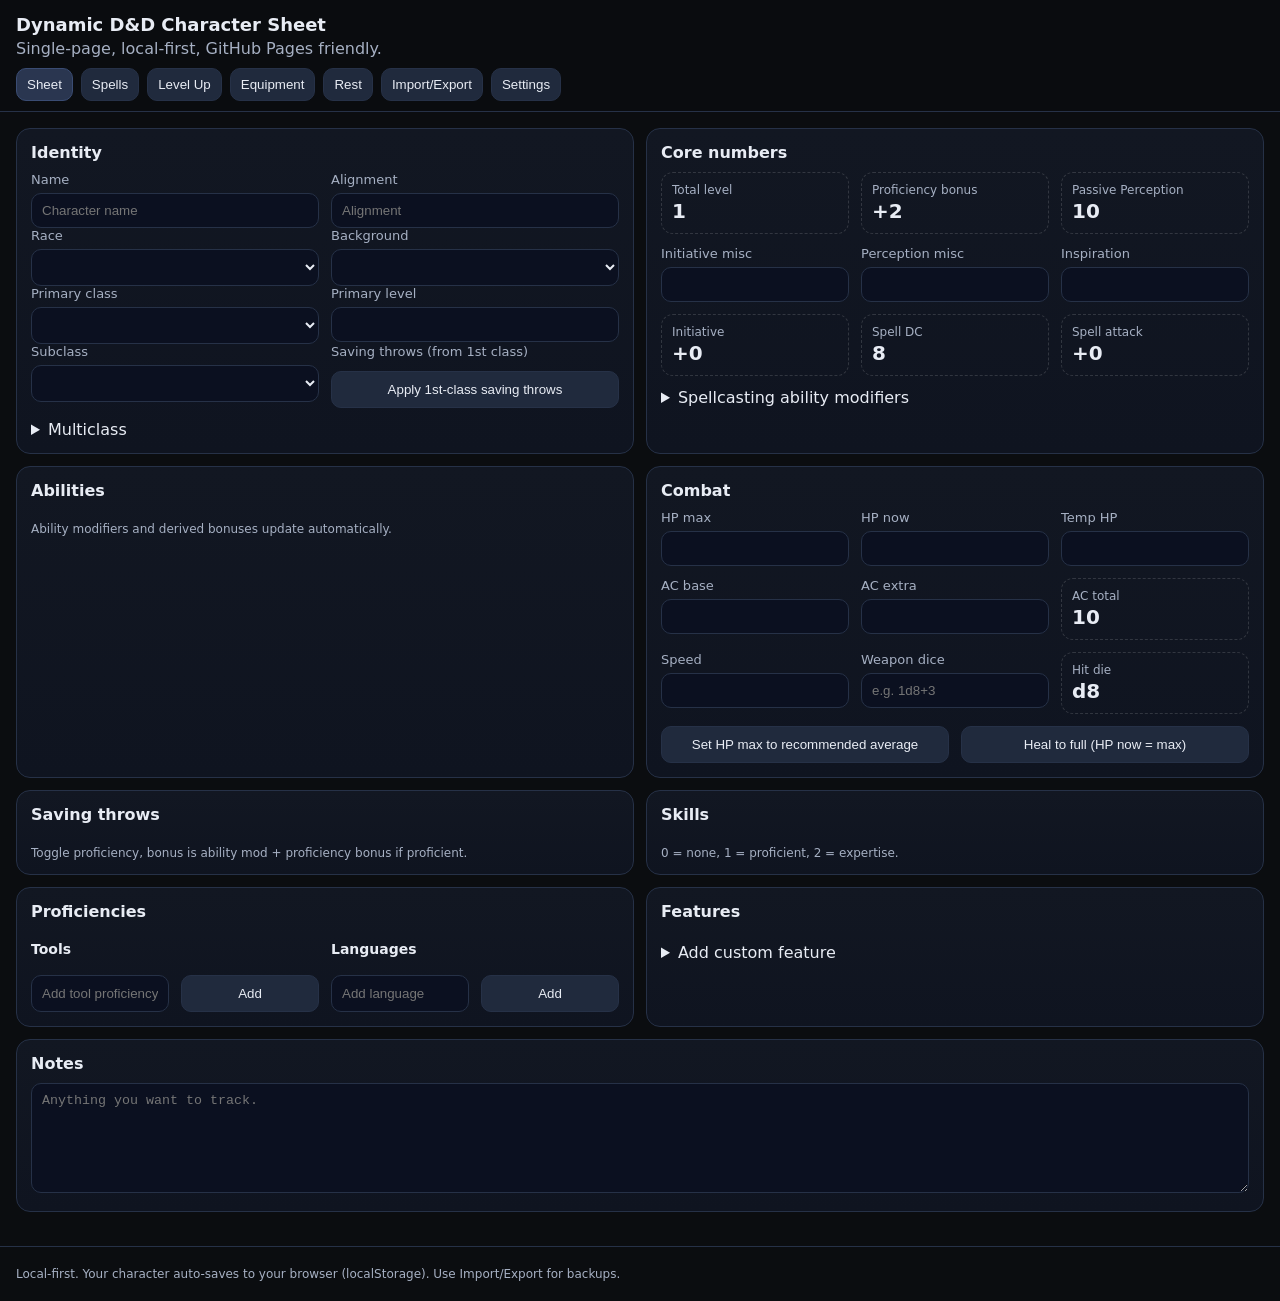
==== index.html @ ee74e8aa "Add files via upload" ====
<!doctype html>
<html lang="en">
<head>
  <meta charset="utf-8" />
  <meta name="viewport" content="width=device-width,initial-scale=1" />
  <title>Dynamic D&amp;D Character Sheet</title>
  <link rel="stylesheet" href="css/styles.css" />
</head>
<body>
  <header class="app-header">
    <div class="app-title">
      <h1>Dynamic D&amp;D Character Sheet</h1>
      <p class="muted">Single-page, local-first, GitHub Pages friendly.</p>
    </div>

    <nav class="tabs" aria-label="Sections">
      <button class="tab" data-tab="sheet" aria-selected="true">Sheet</button>
      <button class="tab" data-tab="spells">Spells</button>
      <button class="tab" data-tab="levelup">Level Up</button>
      <button class="tab" data-tab="equipment">Equipment</button>
      <button class="tab" data-tab="rest">Rest</button>
      <button class="tab" data-tab="export">Import/Export</button>
      <button class="tab" data-tab="settings">Settings</button>
    </nav>
  </header>

  <main class="app-main">
    <!-- SHEET -->
    <section id="tab-sheet" class="tab-panel" data-tab="sheet">
      <div class="grid two">
        <div class="card">
          <h2>Identity</h2>
          <div class="grid two">
            <label class="field">
              <span>Name</span>
              <input id="name" type="text" placeholder="Character name" />
            </label>
            <label class="field">
              <span>Alignment</span>
              <input id="alignment" type="text" placeholder="Alignment" />
            </label>
          </div>
          <div class="grid two">
            <label class="field">
              <span>Race</span>
              <select id="raceSelect"></select>
            </label>
            <label class="field">
              <span>Background</span>
              <select id="backgroundSelect"></select>
            </label>
          </div>
          <div class="grid two">
            <label class="field">
              <span>Primary class</span>
              <select id="primaryClass"></select>
            </label>
            <label class="field">
              <span>Primary level</span>
              <input id="primaryLevel" type="number" min="0" max="20" />
            </label>
          </div>
          <div class="grid two">
            <label class="field">
              <span>Subclass</span>
              <select id="primarySubclass"></select>
            </label>
            <div class="field">
              <span>Saving throws (from 1st class)</span>
              <div id="saveProfSummary" class="small muted"></div>
              <button id="applyClassSaves" type="button" class="btn">Apply 1st-class saving throws</button>
            </div>
          </div>

          <details class="mt">
            <summary>Multiclass</summary>
            <div class="grid two">
              <label class="field">
                <span>Enable multiclass</span>
                <input id="multiclass" type="checkbox" />
              </label>
              <div></div>
            </div>
            <div class="grid two">
              <label class="field">
                <span>Secondary class</span>
                <select id="secondaryClass"></select>
              </label>
              <label class="field">
                <span>Secondary level</span>
                <input id="secondaryLevel" type="number" min="0" max="20" />
              </label>
            </div>
            <div class="grid two">
              <label class="field">
                <span>Secondary subclass</span>
                <select id="secondarySubclass"></select>
              </label>
              <div class="field">
                <span>Note</span>
                <div class="small muted">In 5e, saving throw proficiencies come from your 1st class only.</div>
              </div>
            </div>
          </details>
        </div>

        <div class="card">
          <h2>Core numbers</h2>
          <div class="grid three">
            <div class="stat">
              <div class="stat-label">Total level</div>
              <div class="stat-value" id="totalLevel">1</div>
            </div>
            <div class="stat">
              <div class="stat-label">Proficiency bonus</div>
              <div class="stat-value" id="pb">+2</div>
            </div>
            <div class="stat">
              <div class="stat-label">Passive Perception</div>
              <div class="stat-value" id="passivePerception">10</div>
            </div>
          </div>

          <div class="grid three mt">
            <label class="field">
              <span>Initiative misc</span>
              <input id="initiativeMisc" type="number" min="-99" max="99" />
            </label>
            <label class="field">
              <span>Perception misc</span>
              <input id="perceptionMisc" type="number" min="-50" max="50" />
            </label>
            <label class="field">
              <span>Inspiration</span>
              <input id="inspirationPoints" type="number" min="0" max="99" />
            </label>
          </div>

          <div class="grid three mt">
            <div class="stat">
              <div class="stat-label">Initiative</div>
              <div class="stat-value" id="initiative">+0</div>
            </div>
            <div class="stat">
              <div class="stat-label">Spell DC</div>
              <div class="stat-value" id="spellDc">8</div>
            </div>
            <div class="stat">
              <div class="stat-label">Spell attack</div>
              <div class="stat-value" id="spellAtk">+0</div>
            </div>
          </div>

          <details class="mt">
            <summary>Spellcasting ability modifiers</summary>
            <div class="grid two">
              <label class="field">
                <span>Primary spell ability mod</span>
                <input id="primarySpellMod" type="number" min="-5" max="15" />
              </label>
              <label class="field">
                <span>Secondary spell ability mod</span>
                <input id="secondarySpellMod" type="number" min="-5" max="15" />
              </label>
            </div>
            <div class="small muted">These are the ability modifiers (not the scores), e.g. INT 16 means +3.</div>
          </details>
        </div>
      </div>

      <div class="grid two mt">
        <div class="card">
          <h2>Abilities</h2>
          <div id="abilitiesGrid" class="abilities-grid"></div>
          <div class="small muted mt">Ability modifiers and derived bonuses update automatically.</div>
        </div>

        <div class="card">
          <h2>Combat</h2>
          <div class="grid three">
            <label class="field">
              <span>HP max</span>
              <input id="hpMax" type="number" min="0" max="9999" />
            </label>
            <label class="field">
              <span>HP now</span>
              <input id="hpNow" type="number" min="0" max="9999" />
            </label>
            <label class="field">
              <span>Temp HP</span>
              <input id="hpTemp" type="number" min="0" max="9999" />
            </label>
          </div>

          <div class="grid three mt">
            <label class="field">
              <span>AC base</span>
              <input id="acBase" type="number" min="0" max="99" />
            </label>
            <label class="field">
              <span>AC extra</span>
              <input id="acExtra" type="number" min="-20" max="20" />
            </label>
            <div class="stat">
              <div class="stat-label">AC total</div>
              <div class="stat-value" id="acTotal">10</div>
            </div>
          </div>

          <div class="grid three mt">
            <label class="field">
              <span>Speed</span>
              <input id="speed" type="number" min="0" max="999" />
            </label>
            <label class="field">
              <span>Weapon dice</span>
              <input id="weaponDice" type="text" placeholder="e.g. 1d8+3" />
            </label>
            <div class="stat">
              <div class="stat-label">Hit die</div>
              <div class="stat-value" id="hitDie">d8</div>
            </div>
          </div>

          <div class="grid two mt">
            <button id="applyRecommendedHp" type="button" class="btn">Set HP max to recommended average</button>
            <button id="healToFull" type="button" class="btn">Heal to full (HP now = max)</button>
          </div>
        </div>
      </div>

      <div class="grid two mt">
        <div class="card">
          <h2>Saving throws</h2>
          <div id="savesGrid" class="saves-grid"></div>
          <div class="small muted mt">Toggle proficiency, bonus is ability mod + proficiency bonus if proficient.</div>
        </div>

        <div class="card">
          <h2>Skills</h2>
          <div id="skillsTable" class="skills-table"></div>
          <div class="small muted mt">0 = none, 1 = proficient, 2 = expertise.</div>
        </div>
      </div>

      <div class="grid two mt">
        <div class="card">
          <h2>Proficiencies</h2>
          <div class="grid two">
            <div>
              <h3>Tools</h3>
              <div id="toolsList" class="pill-list"></div>
              <div class="grid two mt">
                <input id="toolAdd" type="text" placeholder="Add tool proficiency" />
                <button id="toolAddBtn" class="btn" type="button">Add</button>
              </div>
            </div>
            <div>
              <h3>Languages</h3>
              <div id="langsList" class="pill-list"></div>
              <div class="grid two mt">
                <input id="langAdd" type="text" placeholder="Add language" />
                <button id="langAddBtn" class="btn" type="button">Add</button>
              </div>
            </div>
          </div>
        </div>

        <div class="card">
          <h2>Features</h2>
          <div id="featuresList" class="feature-list"></div>
          <details class="mt">
            <summary>Add custom feature</summary>
            <div class="grid two mt">
              <input id="featureName" type="text" placeholder="Feature name" />
              <button id="featureAddBtn" class="btn" type="button">Add</button>
            </div>
            <textarea id="featureText" class="mt" rows="4" placeholder="Feature text"></textarea>
          </details>
        </div>
      </div>

      <div class="card mt">
        <h2>Notes</h2>
        <textarea id="notes" rows="6" placeholder="Anything you want to track."></textarea>
      </div>
    </section>

    <!-- SPELLS -->
    <section id="tab-spells" class="tab-panel hidden" data-tab="spells">
      <div class="grid two">
        <div class="card">
          <h2>Spell slots</h2>
          <div id="slotsTable"></div>
          <div class="small muted mt">Track expended slots. Long rest resets Spellcasting slots, short rest resets Pact Magic.</div>
        </div>

        <div class="card">
          <h2>Spell limits</h2>
          <div id="spellLimits"></div>
          <div class="small muted mt">Prepared limits depend on the spell ability modifiers in the Sheet tab.</div>
        </div>
      </div>

      <div class="card mt">
        <h2>Spellbook, Known, Prepared</h2>

        <div class="grid two">
          <label class="field">
            <span>Search</span>
            <input id="spellSearch" type="text" placeholder="Type to filter spells by name" />
          </label>
          <label class="field">
            <span>Level filter</span>
            <select id="spellLevelFilter">
              <option value="all">All levels</option>
              <option value="0">Cantrips</option>
              <option value="1">1st</option>
              <option value="2">2nd</option>
              <option value="3">3rd</option>
              <option value="4">4th</option>
              <option value="5">5th</option>
              <option value="6">6th</option>
              <option value="7">7th</option>
              <option value="8">8th</option>
              <option value="9">9th</option>
            </select>
          </label>
        </div>

        <div class="small muted mt" id="spellModeHint"></div>

        <div id="spellsByLevel"></div>

        <details class="mt">
          <summary>Spell notes</summary>
          <textarea id="spellNotes" rows="5" placeholder="Spell notes (components, prepared rotation, scrolls, etc.)"></textarea>
        </details>
      </div>
    </section>

    <!-- LEVEL UP -->
    <section id="tab-levelup" class="tab-panel hidden" data-tab="levelup">
      <div class="grid two">
        <div class="card">
          <h2>Level Up Wizard</h2>
          <p class="muted small">
            This is a helper. It updates levels, calculates new pick slots (ASI/feats),
            and sets spell learn/prep limits from the rules data you provided.
          </p>

          <div class="grid two">
            <label class="field">
              <span>Level up</span>
              <select id="levelUpWhich">
                <option value="primary">Primary class</option>
                <option value="secondary">Secondary class</option>
              </select>
            </label>
            <button id="levelUpBtn" type="button" class="btn">Increase by 1</button>
          </div>

          <details class="mt">
            <summary>Picks (ASI/Feats)</summary>
            <div class="small muted mt">Slots = 1 at overall level 1 + ASI levels for your classes (per progression.js).</div>
            <div id="picksSummary" class="mt"></div>
            <div id="picksEditor" class="mt"></div>
          </details>

          <details class="mt">
            <summary>Quick ASI</summary>
            <div class="grid three mt">
              <label class="field"><span>Ability</span>
                <select id="asiAbility">
                  <option value="STR">STR</option>
                  <option value="DEX">DEX</option>
                  <option value="CON">CON</option>
                  <option value="INT">INT</option>
                  <option value="WIS">WIS</option>
                  <option value="CHA">CHA</option>
                </select>
              </label>
              <label class="field"><span>Increase</span>
                <select id="asiAmount">
                  <option value="1">+1</option>
                  <option value="2">+2</option>
                </select>
              </label>
              <button id="asiApplyBtn" class="btn" type="button">Apply ASI</button>
            </div>
            <div class="small muted mt">
              This directly changes your ability score. Use Undo (below) if you apply the wrong ASI.
            </div>
            <div class="grid two mt">
              <button id="asiUndoBtn" class="btn" type="button">Undo last ASI</button>
              <div></div>
            </div>
          </details>
        </div>

        <div class="card">
          <h2>Feats</h2>
          <p class="muted small">Select feats to track. Some feats are informational (no automation), because the feat data you supplied is mostly descriptive text.</p>
          <div class="grid two">
            <label class="field">
              <span>Search feats</span>
              <input id="featSearch" type="text" placeholder="Filter by name" />
            </label>
            <label class="field">
              <span>Show</span>
              <select id="featFilter">
                <option value="all">All feats</option>
                <option value="picked">Picked only</option>
                <option value="available">Not picked</option>
              </select>
            </label>
          </div>
          <div id="featsList" class="mt"></div>
        </div>
      </div>
    </section>

    <!-- EQUIPMENT -->
    <section id="tab-equipment" class="tab-panel hidden" data-tab="equipment">
      <div class="grid two">
        <div class="card">
          <h2>Equipment (BG3-style slots)</h2>
          <div class="small muted">Each item can optionally add AC bonus, weapons can set hit dice. Mark one weapon as equipped.</div>
          <div id="equipmentSlots" class="mt"></div>
        </div>

        <div class="card">
          <h2>Inventory</h2>
          <div class="grid two">
            <input id="bagItemName" type="text" placeholder="Item name" />
            <button id="bagAddBtn" type="button" class="btn">Add</button>
          </div>
          <div id="bagList" class="mt"></div>
        </div>
      </div>
    </section>

    <!-- REST -->
    <section id="tab-rest" class="tab-panel hidden" data-tab="rest">
      <div class="grid two">
        <div class="card">
          <h2>Short Rest</h2>
          <div class="small muted">Spend hit dice to heal (roll or average). Pact Magic slots reset on short rest.</div>
          <div id="hitDicePools" class="mt"></div>
          <div class="grid three mt">
            <label class="field">
              <span>Mode</span>
              <select id="shortRestMode">
                <option value="roll">Roll</option>
                <option value="average">Average</option>
              </select>
            </label>
            <div></div>
            <button id="shortRestBtn" class="btn" type="button">Apply Short Rest</button>
          </div>
        </div>

        <div class="card">
          <h2>Long Rest</h2>
          <div class="small muted">Restores HP to full, resets hit dice pools, and resets Spellcasting and Pact Magic slots usage.</div>
          <button id="longRestBtn" class="btn" type="button">Apply Long Rest</button>

          <h3 class="mt">Custom resources</h3>
          <div class="small muted">Track anything (Ki, Rage, Inspiration dice, etc.). You control resets.</div>

          <div class="grid two mt">
            <input id="resourceName" type="text" placeholder="Resource name (e.g. Ki)" />
            <button id="resourceAddBtn" class="btn" type="button">Add resource</button>
          </div>
          <div id="resourcesList" class="mt"></div>
        </div>
      </div>
    </section>

    <!-- EXPORT -->
    <section id="tab-export" class="tab-panel hidden" data-tab="export">
      <div class="grid two">
        <div class="card">
          <h2>Export</h2>
          <p class="muted small">Export your current character state as JSON (for backups or sharing).</p>
          <button id="exportBtn" class="btn" type="button">Generate export</button>
          <textarea id="exportBox" class="mt" rows="16" placeholder="Export will appear here"></textarea>
        </div>

        <div class="card">
          <h2>Import</h2>
          <p class="muted small">Paste a previously exported JSON blob here.</p>
          <textarea id="importBox" class="mt" rows="16" placeholder="Paste JSON here"></textarea>
          <div class="grid two mt">
            <button id="importBtn" class="btn" type="button">Import</button>
            <button id="resetBtn" class="btn danger" type="button">Factory reset</button>
          </div>
          <div id="importStatus" class="small mt"></div>
        </div>
      </div>
    </section>

    <!-- SETTINGS -->
    <section id="tab-settings" class="tab-panel hidden" data-tab="settings">
      <div class="grid two">
        <div class="card">
          <h2>Cloud sync (optional)</h2>
          <p class="muted small">
            Uses Supabase anonymous auth and a single <code>characters</code> table keyed by (user_id, character_id).
            If <code>js/config.js</code> is blank, these buttons are disabled.
          </p>
          <div class="grid two">
            <button id="cloudSaveBtn" class="btn" type="button">Save to cloud</button>
            <button id="cloudLoadBtn" class="btn" type="button">Load from cloud</button>
          </div>
          <div id="cloudStatus" class="small mt"></div>
        </div>

        <div class="card">
          <h2>Data version</h2>
          <div class="small muted" id="dataStatus"></div>

          <h3 class="mt">Developer utilities</h3>
          <button id="recomputeAllBtn" class="btn" type="button">Recompute derived fields</button>
          <div class="small muted mt">
            Mostly useful if you edit JSON data files and want a quick refresh.
          </div>
        </div>
      </div>
    </section>
  </main>

  <footer class="app-footer">
    <div class="small muted">
      Local-first. Your character auto-saves to your browser (localStorage). Use Import/Export for backups.
    </div>
  </footer>

  <script type="module" src="js/app.js"></script>
</body>
</html>
---- css/styles.css ----
:root{
  --bg: #0b0d10;
  --card: #121722;
  --card2:#0f1420;
  --text:#e8ecf4;
  --muted:#a6b0c3;
  --line:#263147;
  --btn:#202a3d;
  --btn2:#2a3650;
  --danger:#52252a;
  --focus:#6aa5ff;
  --good:#2f6f3b;
}

*{ box-sizing:border-box; }
html,body{ height:100%; }
body{
  margin:0;
  font-family: system-ui, -apple-system, Segoe UI, Roboto, Arial, sans-serif;
  background: var(--bg);
  color: var(--text);
}

a{ color: inherit; }

.app-header{
  position: sticky;
  top:0;
  z-index: 10;
  background: rgba(11,13,16,0.95);
  border-bottom: 1px solid var(--line);
  padding: 14px 16px 10px;
  backdrop-filter: blur(8px);
}

.app-title h1{ margin:0; font-size: 18px; }
.app-title p{ margin: 4px 0 0; }

.tabs{
  margin-top: 10px;
  display:flex;
  gap:8px;
  flex-wrap: wrap;
}

.tab{
  border:1px solid var(--line);
  background: var(--btn);
  color: var(--text);
  padding: 8px 10px;
  border-radius: 10px;
  cursor:pointer;
}
.tab[aria-selected="true"]{
  background: var(--btn2);
  border-color: #3a4c73;
}

.app-main{
  padding: 16px;
  max-width: 1280px;
  margin: 0 auto;
}

.app-footer{
  padding: 20px 16px;
  border-top: 1px solid var(--line);
  margin-top: 18px;
}

.grid{ display:grid; gap: 12px; }
.grid.two{ grid-template-columns: 1fr; }
.grid.three{ grid-template-columns: 1fr; }

@media (min-width: 980px){
  .grid.two{ grid-template-columns: 1fr 1fr; }
  .grid.three{ grid-template-columns: 1fr 1fr 1fr; }
}

.card{
  background: linear-gradient(180deg, var(--card), var(--card2));
  border:1px solid var(--line);
  border-radius: 14px;
  padding: 14px;
}

.card h2{
  margin:0 0 10px;
  font-size: 16px;
}

.card h3{
  margin: 10px 0 6px;
  font-size: 14px;
}

.mt{ margin-top: 12px; }

.field{
  display:flex;
  flex-direction: column;
  gap: 6px;
  font-size: 13px;
}

.field > span{
  color: var(--muted);
}

input, select, textarea{
  width:100%;
  padding: 9px 10px;
  border-radius: 10px;
  border:1px solid var(--line);
  background: #0b1020;
  color: var(--text);
  outline:none;
}

textarea{ resize: vertical; }

input:focus, select:focus, textarea:focus{
  border-color: var(--focus);
  box-shadow: 0 0 0 2px rgba(106,165,255,0.15);
}

.btn{
  border: 1px solid var(--line);
  background: var(--btn);
  color: var(--text);
  border-radius: 10px;
  padding: 10px 12px;
  cursor: pointer;
}
.btn:hover{ background: var(--btn2); }
.btn.danger{ background: var(--danger); border-color: #7b3038; }

.small{ font-size: 12px; }
.muted{ color: var(--muted); }

.hidden{ display:none !important; }

.stat{
  border: 1px dashed rgba(255,255,255,0.14);
  border-radius: 12px;
  padding: 10px;
}
.stat-label{ color: var(--muted); font-size: 12px; }
.stat-value{ font-size: 20px; font-weight: 700; margin-top: 2px; }

.abilities-grid{
  display:grid;
  grid-template-columns: repeat(2, 1fr);
  gap: 10px;
}
@media (min-width: 680px){
  .abilities-grid{ grid-template-columns: repeat(3, 1fr); }
}

.ability-box{
  border: 1px solid rgba(255,255,255,0.12);
  border-radius: 14px;
  padding: 10px;
}
.ability-box .top{
  display:flex;
  justify-content: space-between;
  align-items: baseline;
}
.ability-box .name{ font-weight: 700; }
.ability-box .mod{ font-size: 18px; font-weight: 800; }
.ability-box .score{
  margin-top: 8px;
  display:flex;
  gap: 8px;
  align-items:center;
}

.saves-grid{
  display:grid;
  grid-template-columns: 1fr;
  gap: 8px;
}
@media (min-width: 680px){
  .saves-grid{ grid-template-columns: 1fr 1fr; }
}

.save-row{
  display:flex;
  justify-content: space-between;
  align-items:center;
  gap: 10px;
  border: 1px solid rgba(255,255,255,0.12);
  border-radius: 12px;
  padding: 10px;
}
.save-row .left{
  display:flex;
  gap:10px;
  align-items:center;
}
.save-row .bonus{
  font-weight: 800;
  font-size: 16px;
}

.skills-table{
  display:flex;
  flex-direction: column;
  gap: 6px;
  max-height: 520px;
  overflow:auto;
  padding-right: 4px;
}
.skill-row{
  display:grid;
  grid-template-columns: 1fr auto auto;
  gap: 10px;
  align-items:center;
  border: 1px solid rgba(255,255,255,0.12);
  border-radius: 12px;
  padding: 10px;
}
.skill-row .bonus{ font-weight: 800; }
.skill-row .meta{ color: var(--muted); font-size: 12px; }

.pill-list{
  display:flex;
  gap: 8px;
  flex-wrap: wrap;
}
.pill{
  padding: 6px 9px;
  border-radius: 999px;
  border: 1px solid rgba(255,255,255,0.12);
  background: rgba(255,255,255,0.04);
  display:flex;
  gap: 8px;
  align-items:center;
}
.pill button{
  border:none;
  background: transparent;
  color: var(--muted);
  cursor:pointer;
}

.feature-list{
  display:flex;
  flex-direction: column;
  gap: 10px;
  max-height: 520px;
  overflow:auto;
  padding-right: 4px;
}
.feature{
  border: 1px solid rgba(255,255,255,0.12);
  border-radius: 12px;
  padding: 10px;
}
.feature .hdr{
  display:flex;
  justify-content: space-between;
  gap: 10px;
  align-items:center;
}
.feature .name{ font-weight: 800; }
.feature .src{ color: var(--muted); font-size: 12px; }
.feature .txt{ margin-top: 6px; color: var(--muted); white-space: pre-wrap; }
.feature .actions{ margin-top: 8px; display:flex; gap: 8px; flex-wrap: wrap; }

.table{
  width:100%;
  border-collapse: collapse;
}
.table th, .table td{
  border-bottom: 1px solid rgba(255,255,255,0.12);
  padding: 8px 6px;
  text-align:left;
}
.table th{ color: var(--muted); font-weight: 600; }

.spell-list-level{
  margin-top: 12px;
  border: 1px solid rgba(255,255,255,0.12);
  border-radius: 12px;
  overflow: hidden;
}
.spell-level-header{
  padding: 10px;
  background: rgba(255,255,255,0.04);
  display:flex;
  justify-content: space-between;
  align-items:center;
  gap: 10px;
}
.spell-level-header strong{ font-size: 14px; }
.spell-items{
  padding: 10px;
  display:flex;
  flex-direction: column;
  gap: 8px;
  max-height: 420px;
  overflow:auto;
}
.spell-item{
  display:grid;
  grid-template-columns: 1fr auto auto;
  gap: 10px;
  align-items:center;
  border: 1px solid rgba(255,255,255,0.10);
  border-radius: 10px;
  padding: 8px 10px;
}
.spell-item .name{ font-weight: 700; }
.spell-item .meta{ color: var(--muted); font-size: 12px; }

.kv{
  display:grid;
  grid-template-columns: 1fr auto;
  gap: 10px;
  padding: 6px 0;
  border-bottom: 1px dashed rgba(255,255,255,0.10);
}
.kv:last-child{ border-bottom: none; }
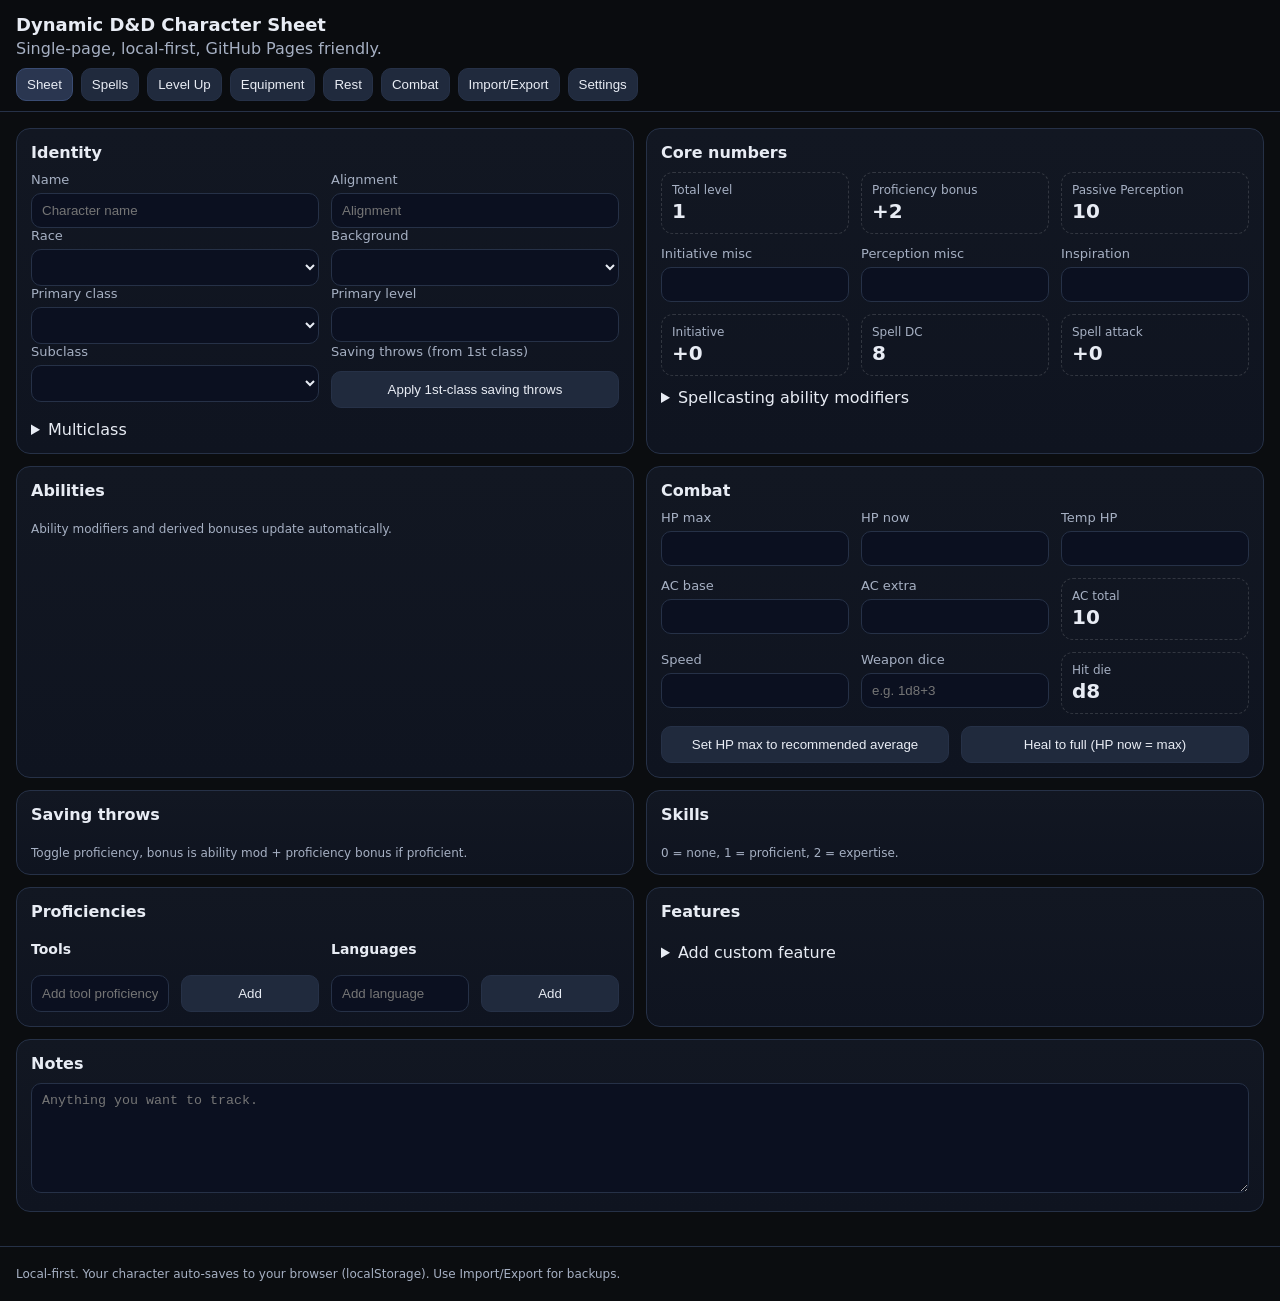
==== commit 2f09ce3c: "Add files via upload" ====
--- a/index.html
+++ b/index.html
@@ -5,6 +5,10 @@
   <meta name="viewport" content="width=device-width,initial-scale=1" />
   <title>Dynamic D&amp;D Character Sheet</title>
   <link rel="stylesheet" href="css/styles.css" />
+  <meta name="theme-color" content="#0b0d10" />
+  <link rel="manifest" href="manifest.webmanifest" />
+  <link rel="icon" href="Icons/app-icon-192.png" />
+  <link rel="apple-touch-icon" href="Icons/app-icon-192.png" />
 </head>
 <body>
   <header class="app-header">
@@ -13,20 +17,21 @@
       <p class="muted">Single-page, local-first, GitHub Pages friendly.</p>
     </div>
 
-    <nav class="tabs" aria-label="Sections">
-      <button class="tab" data-tab="sheet" aria-selected="true">Sheet</button>
-      <button class="tab" data-tab="spells">Spells</button>
-      <button class="tab" data-tab="levelup">Level Up</button>
-      <button class="tab" data-tab="equipment">Equipment</button>
-      <button class="tab" data-tab="rest">Rest</button>
-      <button class="tab" data-tab="export">Import/Export</button>
-      <button class="tab" data-tab="settings">Settings</button>
+    <nav class="tabs" aria-label="Sections" role="tablist">
+      <button class="tab" id="tabbtn-sheet" role="tab" data-tab="sheet" aria-controls="tab-sheet" aria-selected="true" tabindex="0">Sheet</button>
+      <button class="tab" id="tabbtn-spells" role="tab" data-tab="spells" aria-controls="tab-spells" aria-selected="false" tabindex="-1">Spells</button>
+      <button class="tab" id="tabbtn-levelup" role="tab" data-tab="levelup" aria-controls="tab-levelup" aria-selected="false" tabindex="-1">Level Up</button>
+      <button class="tab" id="tabbtn-equipment" role="tab" data-tab="equipment" aria-controls="tab-equipment" aria-selected="false" tabindex="-1">Equipment</button>
+      <button class="tab" id="tabbtn-rest" role="tab" data-tab="rest" aria-controls="tab-rest" aria-selected="false" tabindex="-1">Rest</button>
+      <button class="tab" id="tabbtn-combat" role="tab" data-tab="combat" aria-controls="tab-combat" aria-selected="false" tabindex="-1">Combat</button>
+      <button class="tab" id="tabbtn-export" role="tab" data-tab="export" aria-controls="tab-export" aria-selected="false" tabindex="-1">Import/Export</button>
+      <button class="tab" id="tabbtn-settings" role="tab" data-tab="settings" aria-controls="tab-settings" aria-selected="false" tabindex="-1">Settings</button>
     </nav>
   </header>
 
   <main class="app-main">
     <!-- SHEET -->
-    <section id="tab-sheet" class="tab-panel" data-tab="sheet">
+    <section id="tab-sheet" class="tab-panel" data-tab="sheet" role="tabpanel" aria-labelledby="tabbtn-sheet" tabindex="0">
       <div class="grid two">
         <div class="card">
           <h2>Identity</h2>
@@ -287,7 +292,7 @@
     </section>
 
     <!-- SPELLS -->
-    <section id="tab-spells" class="tab-panel hidden" data-tab="spells">
+    <section id="tab-spells" class="tab-panel hidden" data-tab="spells" role="tabpanel" aria-labelledby="tabbtn-spells" tabindex="0">
       <div class="grid two">
         <div class="card">
           <h2>Spell slots</h2>
@@ -330,6 +335,14 @@
 
         <div class="small muted mt" id="spellModeHint"></div>
 
+	        <div id="spellClassRow" class="grid two mt">
+	          <label class="field">
+	            <span>Spell list class</span>
+	            <select id="spellClassSelect"></select>
+	          </label>
+	          <div class="small muted">If you have multiple classes with spellcasting, choose which class list you are viewing.</div>
+	        </div>
+
         <div id="spellsByLevel"></div>
 
         <details class="mt">
@@ -340,67 +353,54 @@
     </section>
 
     <!-- LEVEL UP -->
-    <section id="tab-levelup" class="tab-panel hidden" data-tab="levelup">
+    <section id="tab-levelup" class="tab-panel hidden" data-tab="levelup" role="tabpanel" aria-labelledby="tabbtn-levelup" tabindex="0">
       <div class="grid two">
         <div class="card">
           <h2>Level Up Wizard</h2>
-          <p class="muted small">
-            This is a helper. It updates levels, calculates new pick slots (ASI/feats),
-            and sets spell learn/prep limits from the rules data you provided.
-          </p>
-
-          <div class="grid two">
-            <label class="field">
-              <span>Level up</span>
-              <select id="levelUpWhich">
-                <option value="primary">Primary class</option>
-                <option value="secondary">Secondary class</option>
+          <p class="muted small">Leveling, ASI or feat choices, HP rolls, and spell learning happen through the wizard (5e 2014 rules). This prevents changing those choices on the fly.</p>
+
+          <div class="grid two">
+            <label class="field">
+              <span>Build lock</span>
+              <select id="buildLockSelect">
+                <option value="locked">Locked (recommended)</option>
+                <option value="unlocked">Unlocked (manual edits)</option>
               </select>
             </label>
-            <button id="levelUpBtn" type="button" class="btn">Increase by 1</button>
-          </div>
+            <div class="small muted">
+              Locked mode disables manual edits for class levels, feat and ASI picks, and known or spellbook spells.
+            </div>
+          </div>
+
+          <div class="grid two mt">
+            <button id="openLevelUpWizardBtn" type="button" class="btn">Level Up...</button>
+            <button id="undoLevelUpBtn" type="button" class="btn danger">Undo last level up</button>
+          </div>
+
+          <details class="mt">
+            <summary>Level up history</summary>
+            <div id="buildLog" class="mt"></div>
+          </details>
+
+          <details class="mt">
+            <summary>Class choices (skills, fighting style, expertise)</summary>
+            <div class="small muted mt">
+              These choices come from <code>data/class_features.json</code>. Apply them once, then you can still edit Skills/Proficiencies manually.
+            </div>
+            <div id="classChoicesPanel" class="mt"></div>
+          </details>
 
           <details class="mt">
             <summary>Picks (ASI/Feats)</summary>
-            <div class="small muted mt">Slots = 1 at overall level 1 + ASI levels for your classes (per progression.js).</div>
+            <div class="small muted mt">Earned slots come from your class levels (5e 2014). Choose ASIs/feats inside the Level Up wizard.</div>
             <div id="picksSummary" class="mt"></div>
             <div id="picksEditor" class="mt"></div>
           </details>
-
-          <details class="mt">
-            <summary>Quick ASI</summary>
-            <div class="grid three mt">
-              <label class="field"><span>Ability</span>
-                <select id="asiAbility">
-                  <option value="STR">STR</option>
-                  <option value="DEX">DEX</option>
-                  <option value="CON">CON</option>
-                  <option value="INT">INT</option>
-                  <option value="WIS">WIS</option>
-                  <option value="CHA">CHA</option>
-                </select>
-              </label>
-              <label class="field"><span>Increase</span>
-                <select id="asiAmount">
-                  <option value="1">+1</option>
-                  <option value="2">+2</option>
-                </select>
-              </label>
-              <button id="asiApplyBtn" class="btn" type="button">Apply ASI</button>
-            </div>
-            <div class="small muted mt">
-              This directly changes your ability score. Use Undo (below) if you apply the wrong ASI.
-            </div>
-            <div class="grid two mt">
-              <button id="asiUndoBtn" class="btn" type="button">Undo last ASI</button>
-              <div></div>
-            </div>
-          </details>
         </div>
 
         <div class="card">
           <h2>Feats</h2>
-          <p class="muted small">Select feats to track. Some feats are informational (no automation), because the feat data you supplied is mostly descriptive text.</p>
+          <p class="muted small">Feats are granted during Level Up when you earn an ASI or feat choice. This list is for reference.</p>
           <div class="grid two">
             <label class="field">
               <span>Search feats</span>
@@ -421,7 +421,7 @@
     </section>
 
     <!-- EQUIPMENT -->
-    <section id="tab-equipment" class="tab-panel hidden" data-tab="equipment">
+    <section id="tab-equipment" class="tab-panel hidden" data-tab="equipment" role="tabpanel" aria-labelledby="tabbtn-equipment" tabindex="0">
       <div class="grid two">
         <div class="card">
           <h2>Equipment (BG3-style slots)</h2>
@@ -441,7 +441,7 @@
     </section>
 
     <!-- REST -->
-    <section id="tab-rest" class="tab-panel hidden" data-tab="rest">
+    <section id="tab-rest" class="tab-panel hidden" data-tab="rest" role="tabpanel" aria-labelledby="tabbtn-rest" tabindex="0">
       <div class="grid two">
         <div class="card">
           <h2>Short Rest</h2>
@@ -478,7 +478,20 @@
     </section>
 
     <!-- EXPORT -->
-    <section id="tab-export" class="tab-panel hidden" data-tab="export">
+    <section id="tab-combat" class="tab-panel hidden" data-tab="combat" role="tabpanel" aria-labelledby="tabbtn-combat" tabindex="0">
+  <div class="card">
+    <div class="row">
+      <h2>Combat</h2>
+      <div class="muted small">Player-focused combat tracker (action economy, HP, spell slots). Changes sync with your sheet.</div>
+    </div>
+    <iframe id="combatFrame" class="combatFrame" title="Combat Tracker" src="combat.html" loading="lazy"></iframe>
+    <div class="muted small mt">
+      If you are opening this directly from your file system and the tracker cannot load data, serve the folder with a local server or GitHub Pages.
+    </div>
+  </div>
+</section>
+
+    <section id="tab-export" class="tab-panel hidden" data-tab="export" role="tabpanel" aria-labelledby="tabbtn-export" tabindex="0">
       <div class="grid two">
         <div class="card">
           <h2>Export</h2>
@@ -501,7 +514,7 @@
     </section>
 
     <!-- SETTINGS -->
-    <section id="tab-settings" class="tab-panel hidden" data-tab="settings">
+    <section id="tab-settings" class="tab-panel hidden" data-tab="settings" role="tabpanel" aria-labelledby="tabbtn-settings" tabindex="0">
       <div class="grid two">
         <div class="card">
           <h2>Cloud sync (optional)</h2>
@@ -536,6 +549,28 @@
     </div>
   </footer>
 
+  <!-- Level up wizard modal -->
+  <dialog id="levelUpDialog" class="modal">
+    <div class="modal-card">
+      <div class="modal-hdr">
+        <div>
+          <div class="modal-title">Level Up</div>
+          <div class="small muted" id="levelUpSubtitle"></div>
+        </div>
+        <button id="levelUpCloseBtn" class="btn small" type="button">Close</button>
+      </div>
+
+      <div id="levelUpBody" class="mt"></div>
+
+      <div class="modal-footer mt">
+        <button id="levelUpBackBtn" class="btn" type="button">Back</button>
+        <div class="spacer"></div>
+        <button id="levelUpNextBtn" class="btn" type="button">Next</button>
+        <button id="levelUpConfirmBtn" class="btn" type="button">Confirm</button>
+      </div>
+    </div>
+  </dialog>
+
   <script type="module" src="js/app.js"></script>
 </body>
 </html>
--- a/css/styles.css
+++ b/css/styles.css
@@ -245,6 +245,36 @@
   cursor:pointer;
 }
 
+/* Modal (Level Up Wizard) */
+dialog.modal{
+  border:0;
+  padding:0;
+  background:transparent;
+  width:min(960px, calc(100% - 24px));
+}
+dialog.modal::backdrop{
+  background:rgba(0,0,0,0.7);
+}
+.modal-card{
+  background:var(--card);
+  border:1px solid rgba(255,255,255,0.12);
+  border-radius:14px;
+  padding:14px;
+  max-height:calc(100vh - 64px);
+  overflow:auto;
+}
+.modal-hdr{
+  display:flex;
+  justify-content:space-between;
+  align-items:flex-start;
+  gap:12px;
+}
+.modal-title{font-size:18px;font-weight:800;}
+.modal-footer{display:flex;align-items:center;gap:10px;}
+.modal-footer .spacer{flex:1;}
+.wiz-err{color:#ffb4b4;}
+.wiz-ok{color:#b7ffcf;}
+
 .feature-list{
   display:flex;
   flex-direction: column;
@@ -324,3 +354,18 @@
 }
 .kv:last-child{ border-bottom: none; }
 
+
+
+/* Combat tab */
+.combatFrame{
+  width: 100%;
+  height: min(78vh, 920px);
+  min-height: 640px;
+  border: 1px solid var(--line);
+  border-radius: 14px;
+  background: #0b0d10;
+}
+
+@media (max-width: 520px){
+  .combatFrame{ min-height: 560px; }
+}
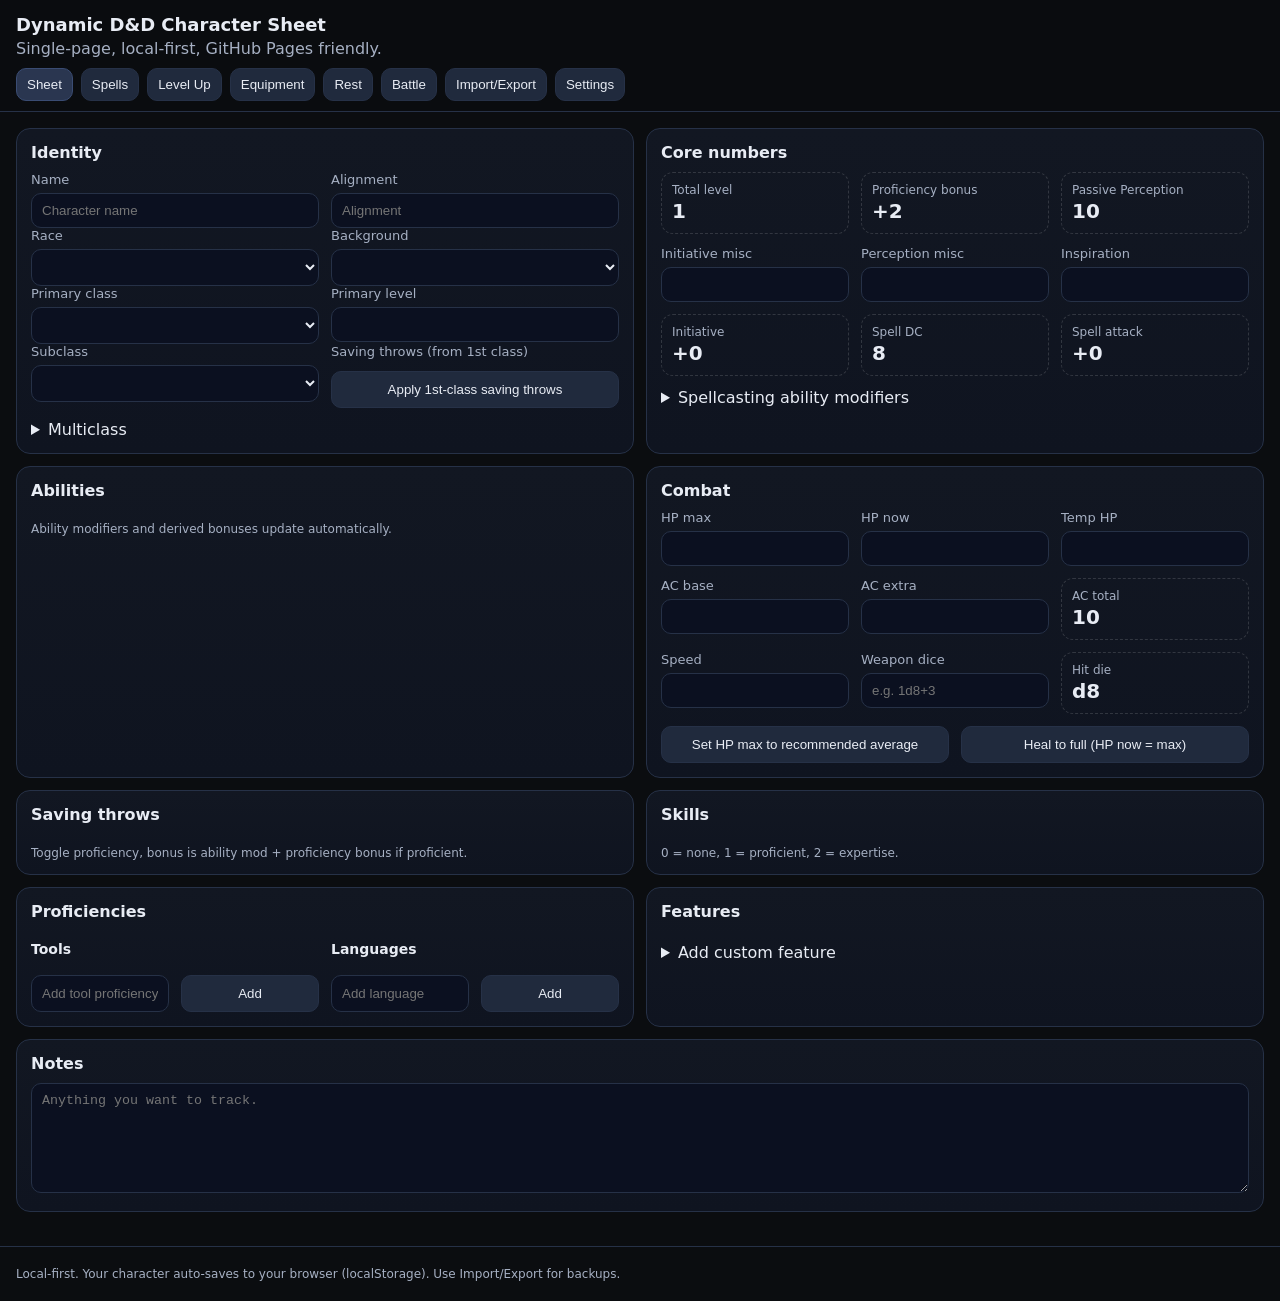
==== commit c06cdc39: "Add files via upload" ====
--- a/index.html
+++ b/index.html
@@ -23,7 +23,7 @@
       <button class="tab" id="tabbtn-levelup" role="tab" data-tab="levelup" aria-controls="tab-levelup" aria-selected="false" tabindex="-1">Level Up</button>
       <button class="tab" id="tabbtn-equipment" role="tab" data-tab="equipment" aria-controls="tab-equipment" aria-selected="false" tabindex="-1">Equipment</button>
       <button class="tab" id="tabbtn-rest" role="tab" data-tab="rest" aria-controls="tab-rest" aria-selected="false" tabindex="-1">Rest</button>
-      <button class="tab" id="tabbtn-combat" role="tab" data-tab="combat" aria-controls="tab-combat" aria-selected="false" tabindex="-1">Combat</button>
+      <button class="tab" id="tabbtn-battle" role="tab" data-tab="battle" aria-controls="tab-battle" aria-selected="false" tabindex="-1">Battle</button>
       <button class="tab" id="tabbtn-export" role="tab" data-tab="export" aria-controls="tab-export" aria-selected="false" tabindex="-1">Import/Export</button>
       <button class="tab" id="tabbtn-settings" role="tab" data-tab="settings" aria-controls="tab-settings" aria-selected="false" tabindex="-1">Settings</button>
     </nav>
@@ -477,20 +477,21 @@
       </div>
     </section>
 
+    <!-- BATTLE -->
+    <section id="tab-battle" class="tab-panel hidden" data-tab="battle" role="tabpanel" aria-labelledby="tabbtn-battle" tabindex="0">
+      <div class="card">
+        <div class="row">
+          <h2>Battle</h2>
+          <div class="muted small">Battle tracker module (action economy, HP, spell slots, casting). Syncs with your character sheet both ways.</div>
+        </div>
+        <iframe id="battleFrame" class="battleFrame" title="Battle Tracker" src="battle.html" loading="lazy"></iframe>
+        <div class="muted small mt">
+          If you open this directly from your file system and data files cannot load, serve the folder with a local server or GitHub Pages.
+        </div>
+      </div>
+    </section>
+
     <!-- EXPORT -->
-    <section id="tab-combat" class="tab-panel hidden" data-tab="combat" role="tabpanel" aria-labelledby="tabbtn-combat" tabindex="0">
-  <div class="card">
-    <div class="row">
-      <h2>Combat</h2>
-      <div class="muted small">Player-focused combat tracker (action economy, HP, spell slots). Changes sync with your sheet.</div>
-    </div>
-    <iframe id="combatFrame" class="combatFrame" title="Combat Tracker" src="combat.html" loading="lazy"></iframe>
-    <div class="muted small mt">
-      If you are opening this directly from your file system and the tracker cannot load data, serve the folder with a local server or GitHub Pages.
-    </div>
-  </div>
-</section>
-
     <section id="tab-export" class="tab-panel hidden" data-tab="export" role="tabpanel" aria-labelledby="tabbtn-export" tabindex="0">
       <div class="grid two">
         <div class="card">
--- a/css/styles.css
+++ b/css/styles.css
@@ -356,8 +356,8 @@
 
 
 
-/* Combat tab */
-.combatFrame{
+/* Battle tab */
+.battleFrame{
   width: 100%;
   height: min(78vh, 920px);
   min-height: 640px;
@@ -367,5 +367,5 @@
 }
 
 @media (max-width: 520px){
-  .combatFrame{ min-height: 560px; }
-}
+  .battleFrame{ min-height: 560px; }
+}
